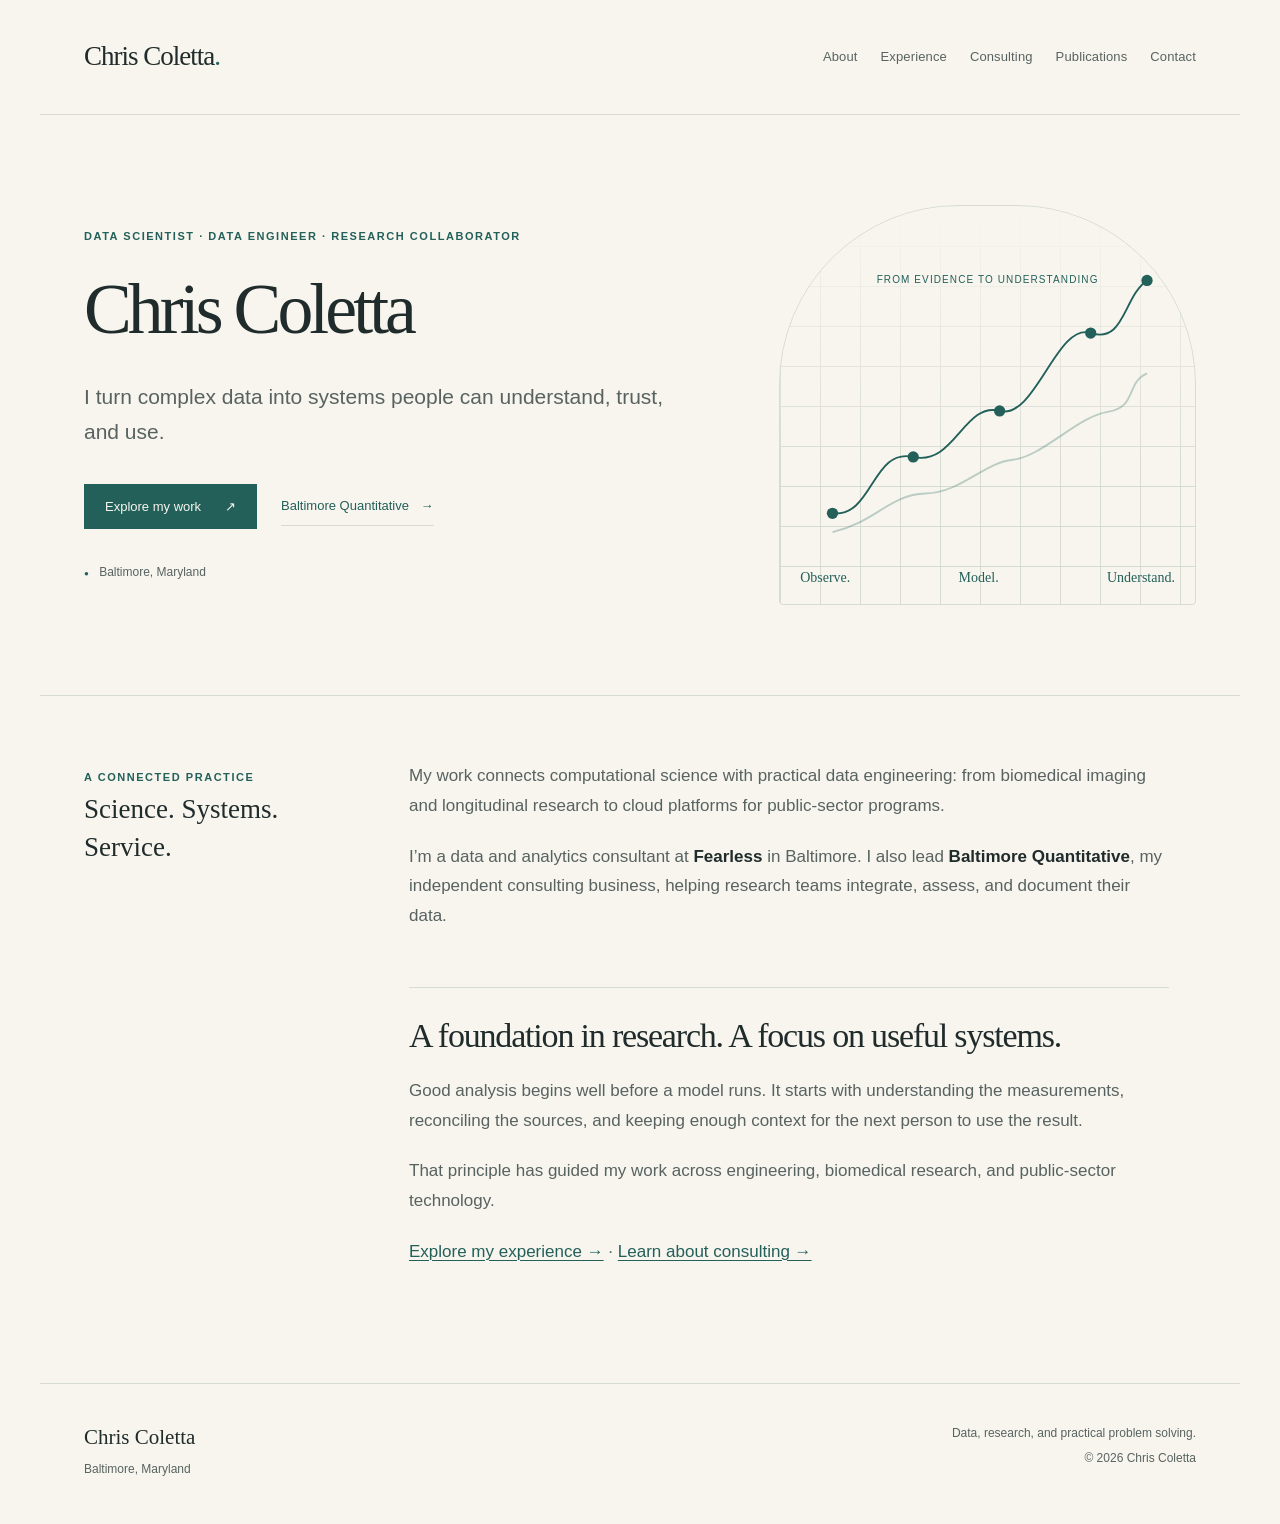
==== index.html @ 3a41d99c "Publish built website" ====
<!doctype html><html lang=en-us><head><meta name=generator content="Hugo 0.165.0"><meta charset=utf-8><meta name=viewport content="width=device-width,initial-scale=1"><title>Chris Coletta</title><meta name=description content="Baltimore-based data scientist connecting scientific research, data engineering, and dependable data platforms."><link rel=canonical href=https://colettace.github.io/><meta property="og:title" content="Chris Coletta"><meta property="og:description" content="Baltimore-based data scientist connecting scientific research, data engineering, and dependable data platforms."><meta property="og:type" content="website"><meta property="og:url" content="https://colettace.github.io/"><meta property="og:site_name" content="Chris Coletta"><meta name=theme-color content="#f7f5ee"><link rel=stylesheet href=/css/main.min.777af7386fc1746c42998926f1ea91ad601494601a6b3d7e8e388b44b861452f.css integrity="sha256-d3r3OG/BdGxCmYkm8eqRrWAUlGAaaz1+jjiLRLhhRS8="><link rel=icon href=/favicon.svg type=image/svg+xml></head><body><a class=skip-link href=#main>Skip to content</a><header class="site-header wrap"><a class=wordmark href=/ aria-label="Chris Coletta home">Chris Coletta<span class=wordmark-dot aria-hidden=true>.</span></a><nav aria-label="Main navigation"><ul class=nav-list><li><a href=/about/>About</a></li><li><a href=/experience/>Experience</a></li><li><a href=/consulting/>Consulting</a></li><li><a href=/publications/>Publications</a></li><li><a href=/contact/>Contact</a></li></ul></nav></header><main id=main tabindex=-1><section class="home-hero wrap" aria-labelledby=hero-title><div class=hero-copy><p class=eyebrow>Data scientist · Data engineer · Research collaborator</p><h1 id=hero-title>Chris Coletta</h1><p class=hero-intro>I turn complex data into systems people can understand, trust, and use.</p><div class=hero-actions><a class=button href=/experience/>Explore my work <span aria-hidden=true>↗</span></a><a class=text-link href=/consulting/>Baltimore Quantitative <span aria-hidden=true>→</span></a></div><p class=location><span aria-hidden=true>●</span> Baltimore, Maryland</p></div><div class=data-art aria-hidden=true><div class=art-label>From evidence to understanding</div><svg viewBox="0 0 400 360" fill="none"><path d="M35 290c43 5 42-70 86-60s54-59 92-49 61-95 97-83 35-39 60-56" stroke="currentColor" stroke-width="2"/><path d="M35 310c45-10 61-40 99-41s62-33 93-36 69-46 101-51 19-31 42-41" stroke="currentColor" stroke-opacity=".28" stroke-width="2"/><circle cx="35" cy="290" r="6" fill="currentColor"/><circle cx="121" cy="230" r="6" fill="currentColor"/><circle cx="213" cy="181" r="6" fill="currentColor"/><circle cx="310" cy="98" r="6" fill="currentColor"/><circle cx="370" cy="42" r="6" fill="currentColor"/></svg><div class=art-caption><span>Observe.</span><span>Model.</span><span>Understand.</span></div></div></section><section class="home-body wrap"><div class=section-marker><span class=eyebrow>A connected practice</span><p>Science. Systems. Service.</p></div><div class=prose><p>My work connects computational science with practical data engineering: from biomedical imaging and longitudinal research to cloud platforms for public-sector programs.</p><p>I’m a data and analytics consultant at <strong>Fearless</strong> in Baltimore. I also lead <strong>Baltimore Quantitative</strong>, my independent consulting business, helping research teams integrate, assess, and document their data.</p><h2 id=a-foundation-in-research-a-focus-on-useful-systems>A foundation in research. A focus on useful systems.</h2><p>Good analysis begins well before a model runs. It starts with understanding the measurements, reconciling the sources, and keeping enough context for the next person to use the result.</p><p>That principle has guided my work across engineering, biomedical research, and public-sector technology.</p><p><a href=/experience/>Explore my experience →</a>
· <a href=/consulting/>Learn about consulting →</a></p></div></section></main><footer class="site-footer wrap"><div><a class=footer-name href=/>Chris Coletta</a><p>Baltimore, Maryland</p></div><div class=footer-note><p>Data, research, and practical problem solving.</p><p>© 2026 Chris Coletta</p></div></footer></body></html>
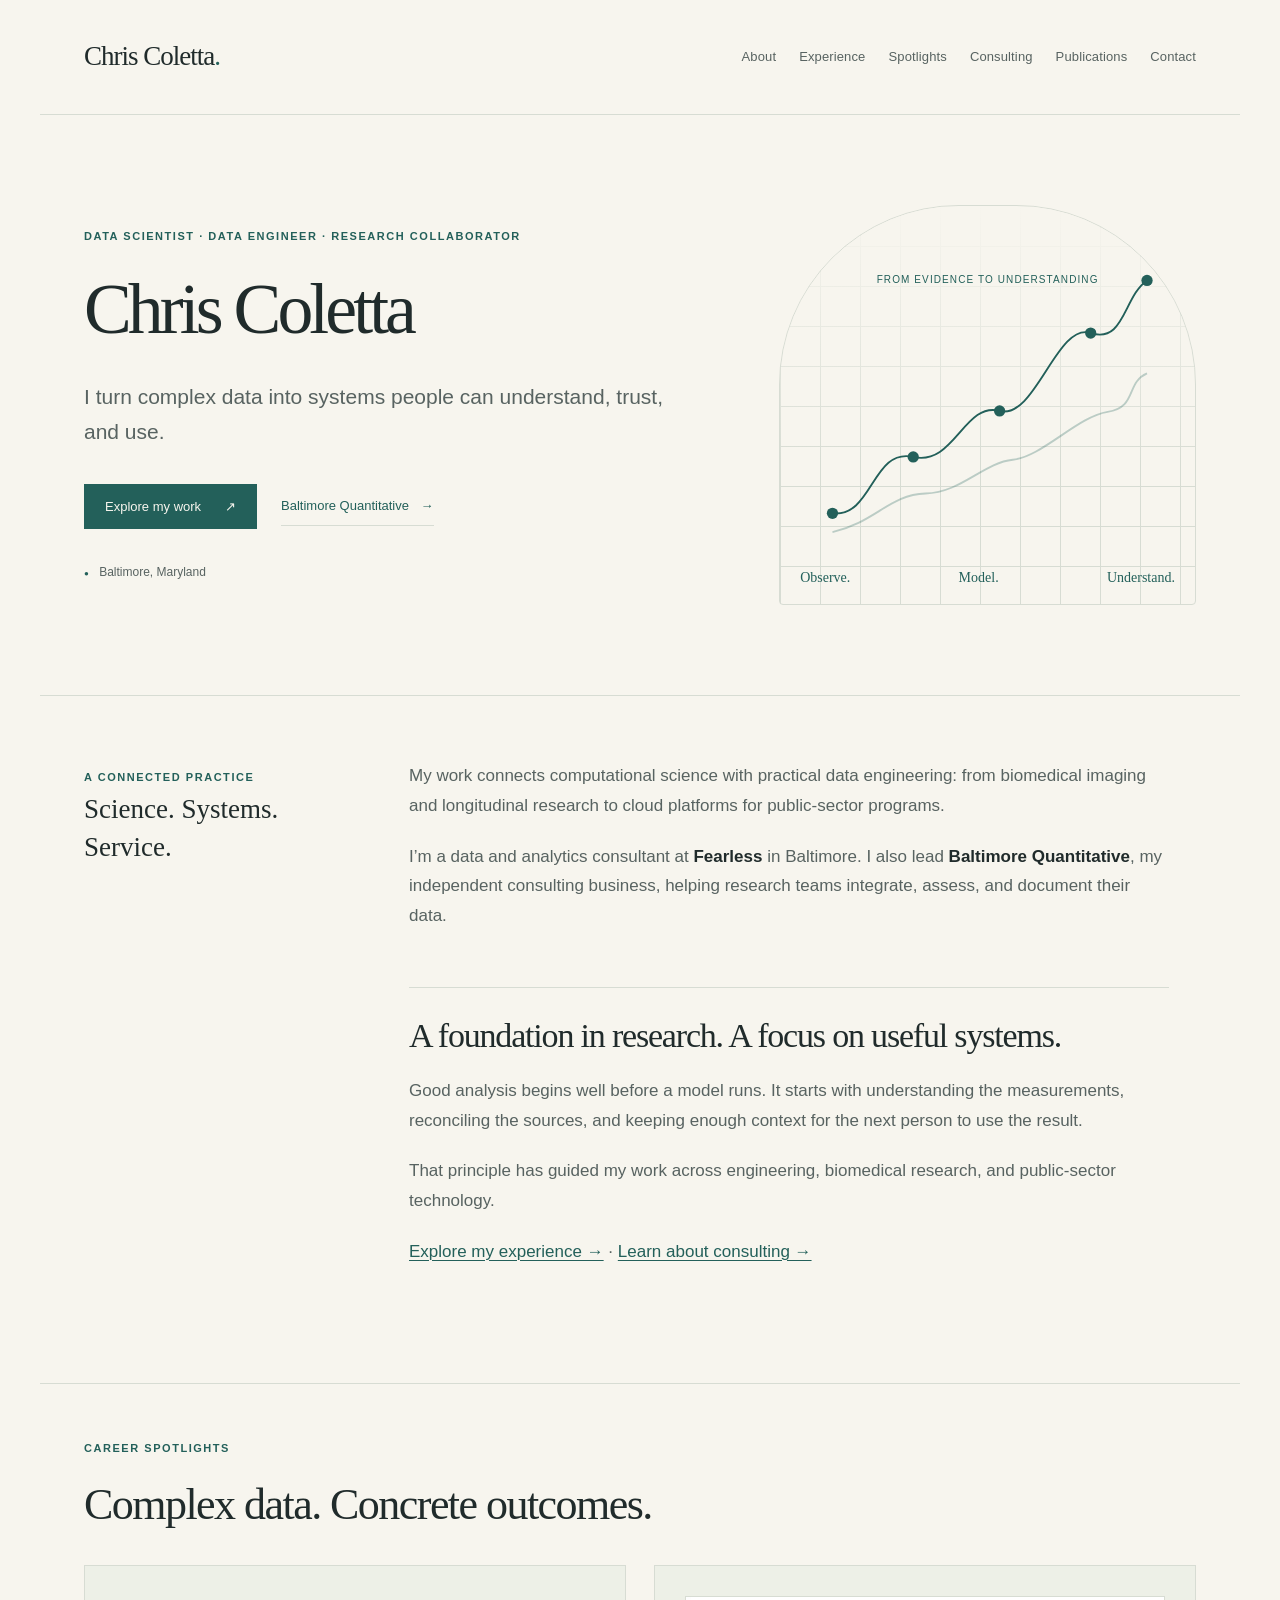
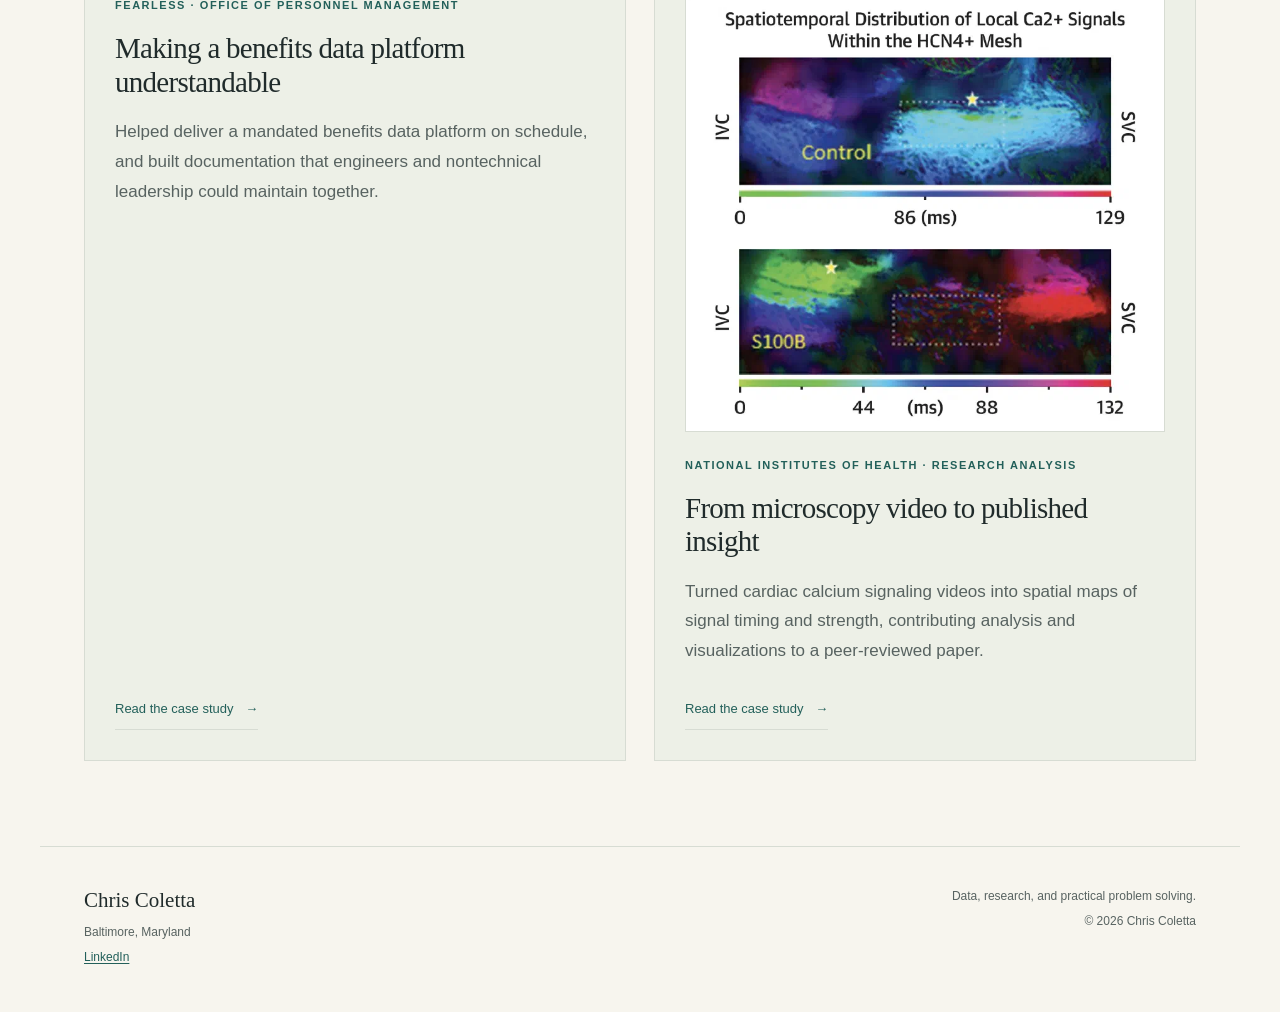
==== commit 88c1b682: "Publish built website" ====
--- a/index.html
+++ b/index.html
@@ -1,2 +1,2 @@
-<!doctype html><html lang=en-us><head><meta name=generator content="Hugo 0.165.0"><meta charset=utf-8><meta name=viewport content="width=device-width,initial-scale=1"><title>Chris Coletta</title><meta name=description content="Baltimore-based data scientist connecting scientific research, data engineering, and dependable data platforms."><link rel=canonical href=https://colettace.github.io/><meta property="og:title" content="Chris Coletta"><meta property="og:description" content="Baltimore-based data scientist connecting scientific research, data engineering, and dependable data platforms."><meta property="og:type" content="website"><meta property="og:url" content="https://colettace.github.io/"><meta property="og:site_name" content="Chris Coletta"><meta name=theme-color content="#f7f5ee"><link rel=stylesheet href=/css/main.min.777af7386fc1746c42998926f1ea91ad601494601a6b3d7e8e388b44b861452f.css integrity="sha256-d3r3OG/BdGxCmYkm8eqRrWAUlGAaaz1+jjiLRLhhRS8="><link rel=icon href=/favicon.svg type=image/svg+xml></head><body><a class=skip-link href=#main>Skip to content</a><header class="site-header wrap"><a class=wordmark href=/ aria-label="Chris Coletta home">Chris Coletta<span class=wordmark-dot aria-hidden=true>.</span></a><nav aria-label="Main navigation"><ul class=nav-list><li><a href=/about/>About</a></li><li><a href=/experience/>Experience</a></li><li><a href=/consulting/>Consulting</a></li><li><a href=/publications/>Publications</a></li><li><a href=/contact/>Contact</a></li></ul></nav></header><main id=main tabindex=-1><section class="home-hero wrap" aria-labelledby=hero-title><div class=hero-copy><p class=eyebrow>Data scientist · Data engineer · Research collaborator</p><h1 id=hero-title>Chris Coletta</h1><p class=hero-intro>I turn complex data into systems people can understand, trust, and use.</p><div class=hero-actions><a class=button href=/experience/>Explore my work <span aria-hidden=true>↗</span></a><a class=text-link href=/consulting/>Baltimore Quantitative <span aria-hidden=true>→</span></a></div><p class=location><span aria-hidden=true>●</span> Baltimore, Maryland</p></div><div class=data-art aria-hidden=true><div class=art-label>From evidence to understanding</div><svg viewBox="0 0 400 360" fill="none"><path d="M35 290c43 5 42-70 86-60s54-59 92-49 61-95 97-83 35-39 60-56" stroke="currentColor" stroke-width="2"/><path d="M35 310c45-10 61-40 99-41s62-33 93-36 69-46 101-51 19-31 42-41" stroke="currentColor" stroke-opacity=".28" stroke-width="2"/><circle cx="35" cy="290" r="6" fill="currentColor"/><circle cx="121" cy="230" r="6" fill="currentColor"/><circle cx="213" cy="181" r="6" fill="currentColor"/><circle cx="310" cy="98" r="6" fill="currentColor"/><circle cx="370" cy="42" r="6" fill="currentColor"/></svg><div class=art-caption><span>Observe.</span><span>Model.</span><span>Understand.</span></div></div></section><section class="home-body wrap"><div class=section-marker><span class=eyebrow>A connected practice</span><p>Science. Systems. Service.</p></div><div class=prose><p>My work connects computational science with practical data engineering: from biomedical imaging and longitudinal research to cloud platforms for public-sector programs.</p><p>I’m a data and analytics consultant at <strong>Fearless</strong> in Baltimore. I also lead <strong>Baltimore Quantitative</strong>, my independent consulting business, helping research teams integrate, assess, and document their data.</p><h2 id=a-foundation-in-research-a-focus-on-useful-systems>A foundation in research. A focus on useful systems.</h2><p>Good analysis begins well before a model runs. It starts with understanding the measurements, reconciling the sources, and keeping enough context for the next person to use the result.</p><p>That principle has guided my work across engineering, biomedical research, and public-sector technology.</p><p><a href=/experience/>Explore my experience →</a>
-· <a href=/consulting/>Learn about consulting →</a></p></div></section></main><footer class="site-footer wrap"><div><a class=footer-name href=/>Chris Coletta</a><p>Baltimore, Maryland</p></div><div class=footer-note><p>Data, research, and practical problem solving.</p><p>© 2026 Chris Coletta</p></div></footer></body></html>+<!doctype html><html lang=en-us><head><meta name=generator content="Hugo 0.165.0"><meta charset=utf-8><meta name=viewport content="width=device-width,initial-scale=1"><title>Chris Coletta</title><meta name=description content="Baltimore-based data scientist connecting scientific research, data engineering, and dependable data platforms."><link rel=canonical href=https://colettace.github.io/><meta property="og:title" content="Chris Coletta"><meta property="og:description" content="Baltimore-based data scientist connecting scientific research, data engineering, and dependable data platforms."><meta property="og:type" content="website"><meta property="og:url" content="https://colettace.github.io/"><meta property="og:site_name" content="Chris Coletta"><meta name=theme-color content="#f7f5ee"><link rel=stylesheet href=/css/main.min.c61c6e6c2e9ab91d00d723f4d6f3834e864838fc6889ac18968c64a1b26cecc6.css integrity="sha256-xhxubC6auR0A1yP01vODToZIOPxoiawYloxkobJs7MY="><link rel=icon href=/favicon.svg type=image/svg+xml></head><body><a class=skip-link href=#main>Skip to content</a><header class="site-header wrap"><a class=wordmark href=/ aria-label="Chris Coletta home">Chris Coletta<span class=wordmark-dot aria-hidden=true>.</span></a><nav aria-label="Main navigation"><ul class=nav-list><li><a href=/about/>About</a></li><li><a href=/experience/>Experience</a></li><li><a href=/spotlights/>Spotlights</a></li><li><a href=/consulting/>Consulting</a></li><li><a href=/publications/>Publications</a></li><li><a href=/contact/>Contact</a></li></ul></nav></header><main id=main tabindex=-1><section class="home-hero wrap" aria-labelledby=hero-title><div class=hero-copy><p class=eyebrow>Data scientist · Data engineer · Research collaborator</p><h1 id=hero-title>Chris Coletta</h1><p class=hero-intro>I turn complex data into systems people can understand, trust, and use.</p><div class=hero-actions><a class=button href=/experience/>Explore my work <span aria-hidden=true>↗</span></a><a class=text-link href=/consulting/>Baltimore Quantitative <span aria-hidden=true>→</span></a></div><p class=location><span aria-hidden=true>●</span> Baltimore, Maryland</p></div><div class=data-art aria-hidden=true><div class=art-label>From evidence to understanding</div><svg viewBox="0 0 400 360" fill="none"><path d="M35 290c43 5 42-70 86-60s54-59 92-49 61-95 97-83 35-39 60-56" stroke="currentColor" stroke-width="2"/><path d="M35 310c45-10 61-40 99-41s62-33 93-36 69-46 101-51 19-31 42-41" stroke="currentColor" stroke-opacity=".28" stroke-width="2"/><circle cx="35" cy="290" r="6" fill="currentColor"/><circle cx="121" cy="230" r="6" fill="currentColor"/><circle cx="213" cy="181" r="6" fill="currentColor"/><circle cx="310" cy="98" r="6" fill="currentColor"/><circle cx="370" cy="42" r="6" fill="currentColor"/></svg><div class=art-caption><span>Observe.</span><span>Model.</span><span>Understand.</span></div></div></section><section class="home-body wrap"><div class=section-marker><span class=eyebrow>A connected practice</span><p>Science. Systems. Service.</p></div><div class=prose><p>My work connects computational science with practical data engineering: from biomedical imaging and longitudinal research to cloud platforms for public-sector programs.</p><p>I’m a data and analytics consultant at <strong>Fearless</strong> in Baltimore. I also lead <strong>Baltimore Quantitative</strong>, my independent consulting business, helping research teams integrate, assess, and document their data.</p><h2 id=a-foundation-in-research-a-focus-on-useful-systems>A foundation in research. A focus on useful systems.</h2><p>Good analysis begins well before a model runs. It starts with understanding the measurements, reconciling the sources, and keeping enough context for the next person to use the result.</p><p>That principle has guided my work across engineering, biomedical research, and public-sector technology.</p><p><a href=/experience/>Explore my experience →</a>
+· <a href=/consulting/>Learn about consulting →</a></p></div></section><section class="home-spotlights wrap" aria-labelledby=spotlights-title><p class=eyebrow>Career spotlights</p><h2 id=spotlights-title>Complex data. Concrete outcomes.</h2><div class=spotlight-grid><article class=spotlight-card><p class=eyebrow>Fearless · Office of Personnel Management</p><h3><a href=/spotlights/opm/>Making a benefits data platform understandable</a></h3><p>Helped deliver a mandated benefits data platform on schedule, and built documentation that engineers and nontechnical leadership could maintain together.</p><a class=text-link href=/spotlights/opm/>Read the case study <span aria-hidden=true>→</span></a></article><article class=spotlight-card><a class=spotlight-image href=/spotlights/chronopix/><img src=/images/chronopix-control-s100b_hu_54c3e852c4d3a0d.webp alt="Two ChronoPix maps of local calcium signals in sinoatrial node tissue, labeled Control and S100B, with color scales indicating relative timing in milliseconds." width=760 height=689 loading=lazy decoding=async></a><p class=eyebrow>National Institutes of Health · Research analysis</p><h3><a href=/spotlights/chronopix/>From microscopy video to published insight</a></h3><p>Turned cardiac calcium signaling videos into spatial maps of signal timing and strength, contributing analysis and visualizations to a peer-reviewed paper.</p><a class=text-link href=/spotlights/chronopix/>Read the case study <span aria-hidden=true>→</span></a></article></div></section></main><footer class="site-footer wrap"><div><a class=footer-name href=/>Chris Coletta</a><p>Baltimore, Maryland</p><p><a href=https://www.linkedin.com/in/chriscoletta/ rel=me>LinkedIn</a></p></div><div class=footer-note><p>Data, research, and practical problem solving.</p><p>© 2026 Chris Coletta</p></div></footer></body></html>
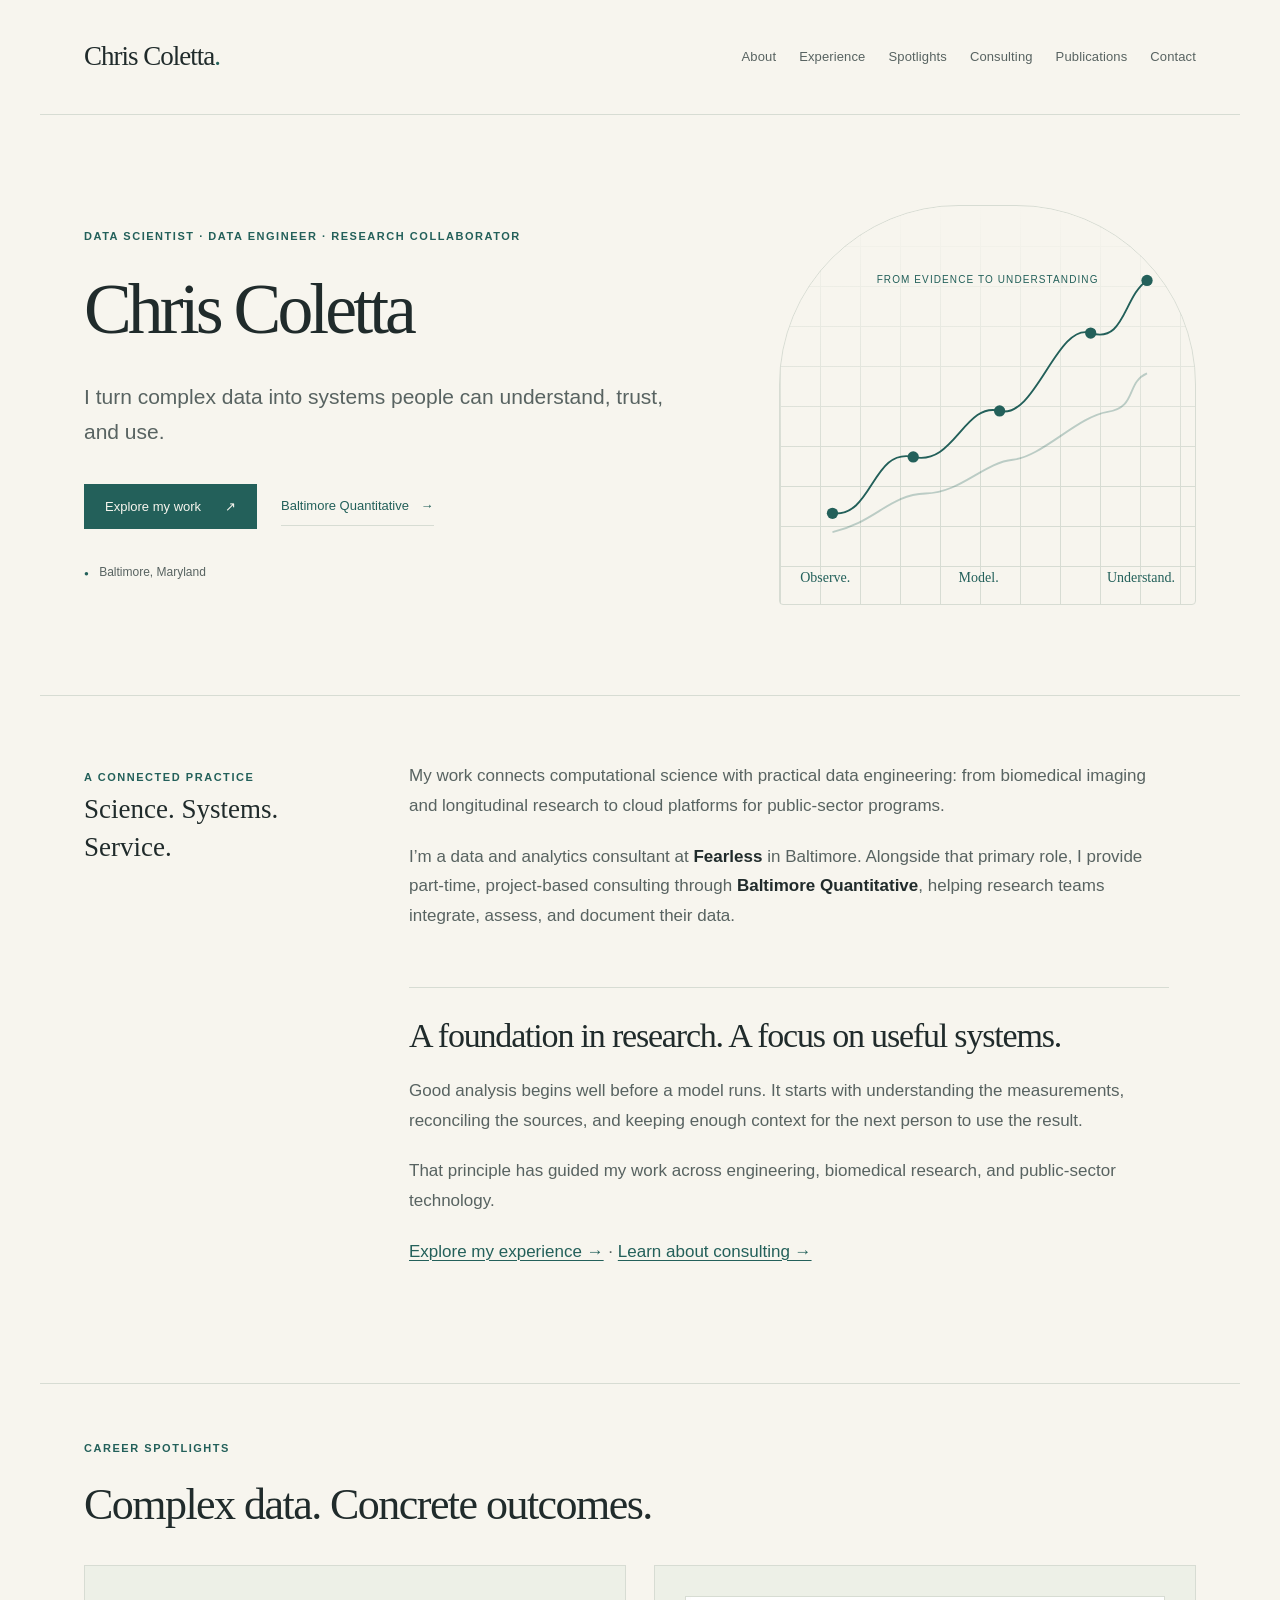
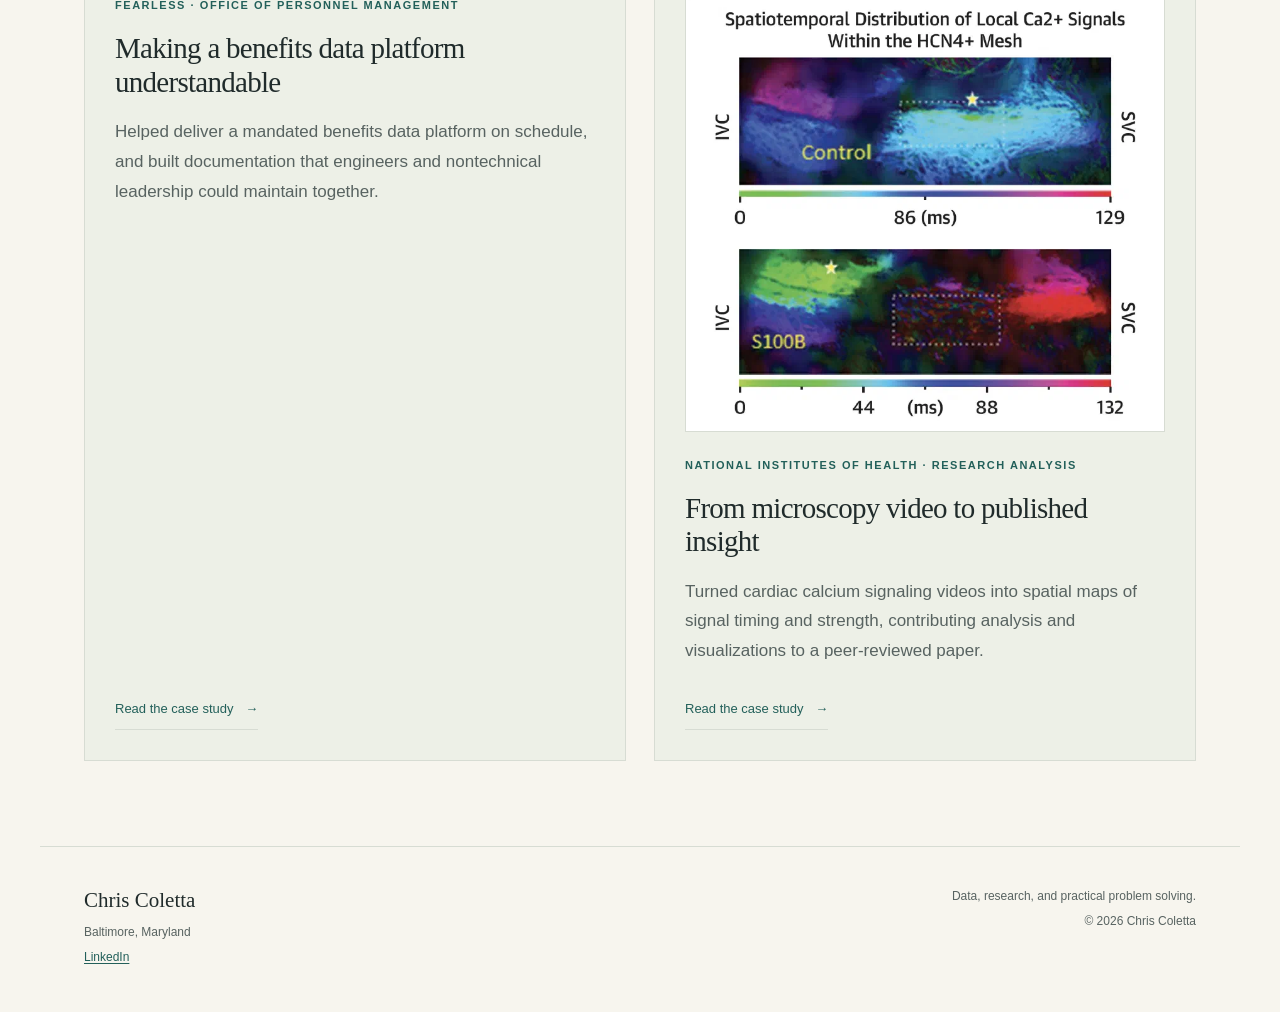
==== commit 8b1ae794: "Publish built website" ====
--- a/index.html
+++ b/index.html
@@ -1,2 +1,2 @@
-<!doctype html><html lang=en-us><head><meta name=generator content="Hugo 0.165.0"><meta charset=utf-8><meta name=viewport content="width=device-width,initial-scale=1"><title>Chris Coletta</title><meta name=description content="Baltimore-based data scientist connecting scientific research, data engineering, and dependable data platforms."><link rel=canonical href=https://colettace.github.io/><meta property="og:title" content="Chris Coletta"><meta property="og:description" content="Baltimore-based data scientist connecting scientific research, data engineering, and dependable data platforms."><meta property="og:type" content="website"><meta property="og:url" content="https://colettace.github.io/"><meta property="og:site_name" content="Chris Coletta"><meta name=theme-color content="#f7f5ee"><link rel=stylesheet href=/css/main.min.c61c6e6c2e9ab91d00d723f4d6f3834e864838fc6889ac18968c64a1b26cecc6.css integrity="sha256-xhxubC6auR0A1yP01vODToZIOPxoiawYloxkobJs7MY="><link rel=icon href=/favicon.svg type=image/svg+xml></head><body><a class=skip-link href=#main>Skip to content</a><header class="site-header wrap"><a class=wordmark href=/ aria-label="Chris Coletta home">Chris Coletta<span class=wordmark-dot aria-hidden=true>.</span></a><nav aria-label="Main navigation"><ul class=nav-list><li><a href=/about/>About</a></li><li><a href=/experience/>Experience</a></li><li><a href=/spotlights/>Spotlights</a></li><li><a href=/consulting/>Consulting</a></li><li><a href=/publications/>Publications</a></li><li><a href=/contact/>Contact</a></li></ul></nav></header><main id=main tabindex=-1><section class="home-hero wrap" aria-labelledby=hero-title><div class=hero-copy><p class=eyebrow>Data scientist · Data engineer · Research collaborator</p><h1 id=hero-title>Chris Coletta</h1><p class=hero-intro>I turn complex data into systems people can understand, trust, and use.</p><div class=hero-actions><a class=button href=/experience/>Explore my work <span aria-hidden=true>↗</span></a><a class=text-link href=/consulting/>Baltimore Quantitative <span aria-hidden=true>→</span></a></div><p class=location><span aria-hidden=true>●</span> Baltimore, Maryland</p></div><div class=data-art aria-hidden=true><div class=art-label>From evidence to understanding</div><svg viewBox="0 0 400 360" fill="none"><path d="M35 290c43 5 42-70 86-60s54-59 92-49 61-95 97-83 35-39 60-56" stroke="currentColor" stroke-width="2"/><path d="M35 310c45-10 61-40 99-41s62-33 93-36 69-46 101-51 19-31 42-41" stroke="currentColor" stroke-opacity=".28" stroke-width="2"/><circle cx="35" cy="290" r="6" fill="currentColor"/><circle cx="121" cy="230" r="6" fill="currentColor"/><circle cx="213" cy="181" r="6" fill="currentColor"/><circle cx="310" cy="98" r="6" fill="currentColor"/><circle cx="370" cy="42" r="6" fill="currentColor"/></svg><div class=art-caption><span>Observe.</span><span>Model.</span><span>Understand.</span></div></div></section><section class="home-body wrap"><div class=section-marker><span class=eyebrow>A connected practice</span><p>Science. Systems. Service.</p></div><div class=prose><p>My work connects computational science with practical data engineering: from biomedical imaging and longitudinal research to cloud platforms for public-sector programs.</p><p>I’m a data and analytics consultant at <strong>Fearless</strong> in Baltimore. I also lead <strong>Baltimore Quantitative</strong>, my independent consulting business, helping research teams integrate, assess, and document their data.</p><h2 id=a-foundation-in-research-a-focus-on-useful-systems>A foundation in research. A focus on useful systems.</h2><p>Good analysis begins well before a model runs. It starts with understanding the measurements, reconciling the sources, and keeping enough context for the next person to use the result.</p><p>That principle has guided my work across engineering, biomedical research, and public-sector technology.</p><p><a href=/experience/>Explore my experience →</a>
+<!doctype html><html lang=en-us><head><meta name=generator content="Hugo 0.165.0"><meta charset=utf-8><meta name=viewport content="width=device-width,initial-scale=1"><title>Chris Coletta</title><meta name=description content="Baltimore-based data scientist connecting scientific research, data engineering, and dependable data platforms."><link rel=canonical href=https://colettace.github.io/><meta property="og:title" content="Chris Coletta"><meta property="og:description" content="Baltimore-based data scientist connecting scientific research, data engineering, and dependable data platforms."><meta property="og:type" content="website"><meta property="og:url" content="https://colettace.github.io/"><meta property="og:site_name" content="Chris Coletta"><meta name=theme-color content="#f7f5ee"><link rel=stylesheet href=/css/main.min.c61c6e6c2e9ab91d00d723f4d6f3834e864838fc6889ac18968c64a1b26cecc6.css integrity="sha256-xhxubC6auR0A1yP01vODToZIOPxoiawYloxkobJs7MY="><link rel=icon href=/favicon.svg type=image/svg+xml></head><body><a class=skip-link href=#main>Skip to content</a><header class="site-header wrap"><a class=wordmark href=/ aria-label="Chris Coletta home">Chris Coletta<span class=wordmark-dot aria-hidden=true>.</span></a><nav aria-label="Main navigation"><ul class=nav-list><li><a href=/about/>About</a></li><li><a href=/experience/>Experience</a></li><li><a href=/spotlights/>Spotlights</a></li><li><a href=/consulting/>Consulting</a></li><li><a href=/publications/>Publications</a></li><li><a href=/contact/>Contact</a></li></ul></nav></header><main id=main tabindex=-1><section class="home-hero wrap" aria-labelledby=hero-title><div class=hero-copy><p class=eyebrow>Data scientist · Data engineer · Research collaborator</p><h1 id=hero-title>Chris Coletta</h1><p class=hero-intro>I turn complex data into systems people can understand, trust, and use.</p><div class=hero-actions><a class=button href=/experience/>Explore my work <span aria-hidden=true>↗</span></a><a class=text-link href=/consulting/>Baltimore Quantitative <span aria-hidden=true>→</span></a></div><p class=location><span aria-hidden=true>●</span> Baltimore, Maryland</p></div><div class=data-art aria-hidden=true><div class=art-label>From evidence to understanding</div><svg viewBox="0 0 400 360" fill="none"><path d="M35 290c43 5 42-70 86-60s54-59 92-49 61-95 97-83 35-39 60-56" stroke="currentColor" stroke-width="2"/><path d="M35 310c45-10 61-40 99-41s62-33 93-36 69-46 101-51 19-31 42-41" stroke="currentColor" stroke-opacity=".28" stroke-width="2"/><circle cx="35" cy="290" r="6" fill="currentColor"/><circle cx="121" cy="230" r="6" fill="currentColor"/><circle cx="213" cy="181" r="6" fill="currentColor"/><circle cx="310" cy="98" r="6" fill="currentColor"/><circle cx="370" cy="42" r="6" fill="currentColor"/></svg><div class=art-caption><span>Observe.</span><span>Model.</span><span>Understand.</span></div></div></section><section class="home-body wrap"><div class=section-marker><span class=eyebrow>A connected practice</span><p>Science. Systems. Service.</p></div><div class=prose><p>My work connects computational science with practical data engineering: from biomedical imaging and longitudinal research to cloud platforms for public-sector programs.</p><p>I’m a data and analytics consultant at <strong>Fearless</strong> in Baltimore. Alongside that primary role, I provide part-time, project-based consulting through <strong>Baltimore Quantitative</strong>, helping research teams integrate, assess, and document their data.</p><h2 id=a-foundation-in-research-a-focus-on-useful-systems>A foundation in research. A focus on useful systems.</h2><p>Good analysis begins well before a model runs. It starts with understanding the measurements, reconciling the sources, and keeping enough context for the next person to use the result.</p><p>That principle has guided my work across engineering, biomedical research, and public-sector technology.</p><p><a href=/experience/>Explore my experience →</a>
 · <a href=/consulting/>Learn about consulting →</a></p></div></section><section class="home-spotlights wrap" aria-labelledby=spotlights-title><p class=eyebrow>Career spotlights</p><h2 id=spotlights-title>Complex data. Concrete outcomes.</h2><div class=spotlight-grid><article class=spotlight-card><p class=eyebrow>Fearless · Office of Personnel Management</p><h3><a href=/spotlights/opm/>Making a benefits data platform understandable</a></h3><p>Helped deliver a mandated benefits data platform on schedule, and built documentation that engineers and nontechnical leadership could maintain together.</p><a class=text-link href=/spotlights/opm/>Read the case study <span aria-hidden=true>→</span></a></article><article class=spotlight-card><a class=spotlight-image href=/spotlights/chronopix/><img src=/images/chronopix-control-s100b_hu_54c3e852c4d3a0d.webp alt="Two ChronoPix maps of local calcium signals in sinoatrial node tissue, labeled Control and S100B, with color scales indicating relative timing in milliseconds." width=760 height=689 loading=lazy decoding=async></a><p class=eyebrow>National Institutes of Health · Research analysis</p><h3><a href=/spotlights/chronopix/>From microscopy video to published insight</a></h3><p>Turned cardiac calcium signaling videos into spatial maps of signal timing and strength, contributing analysis and visualizations to a peer-reviewed paper.</p><a class=text-link href=/spotlights/chronopix/>Read the case study <span aria-hidden=true>→</span></a></article></div></section></main><footer class="site-footer wrap"><div><a class=footer-name href=/>Chris Coletta</a><p>Baltimore, Maryland</p><p><a href=https://www.linkedin.com/in/chriscoletta/ rel=me>LinkedIn</a></p></div><div class=footer-note><p>Data, research, and practical problem solving.</p><p>© 2026 Chris Coletta</p></div></footer></body></html>
